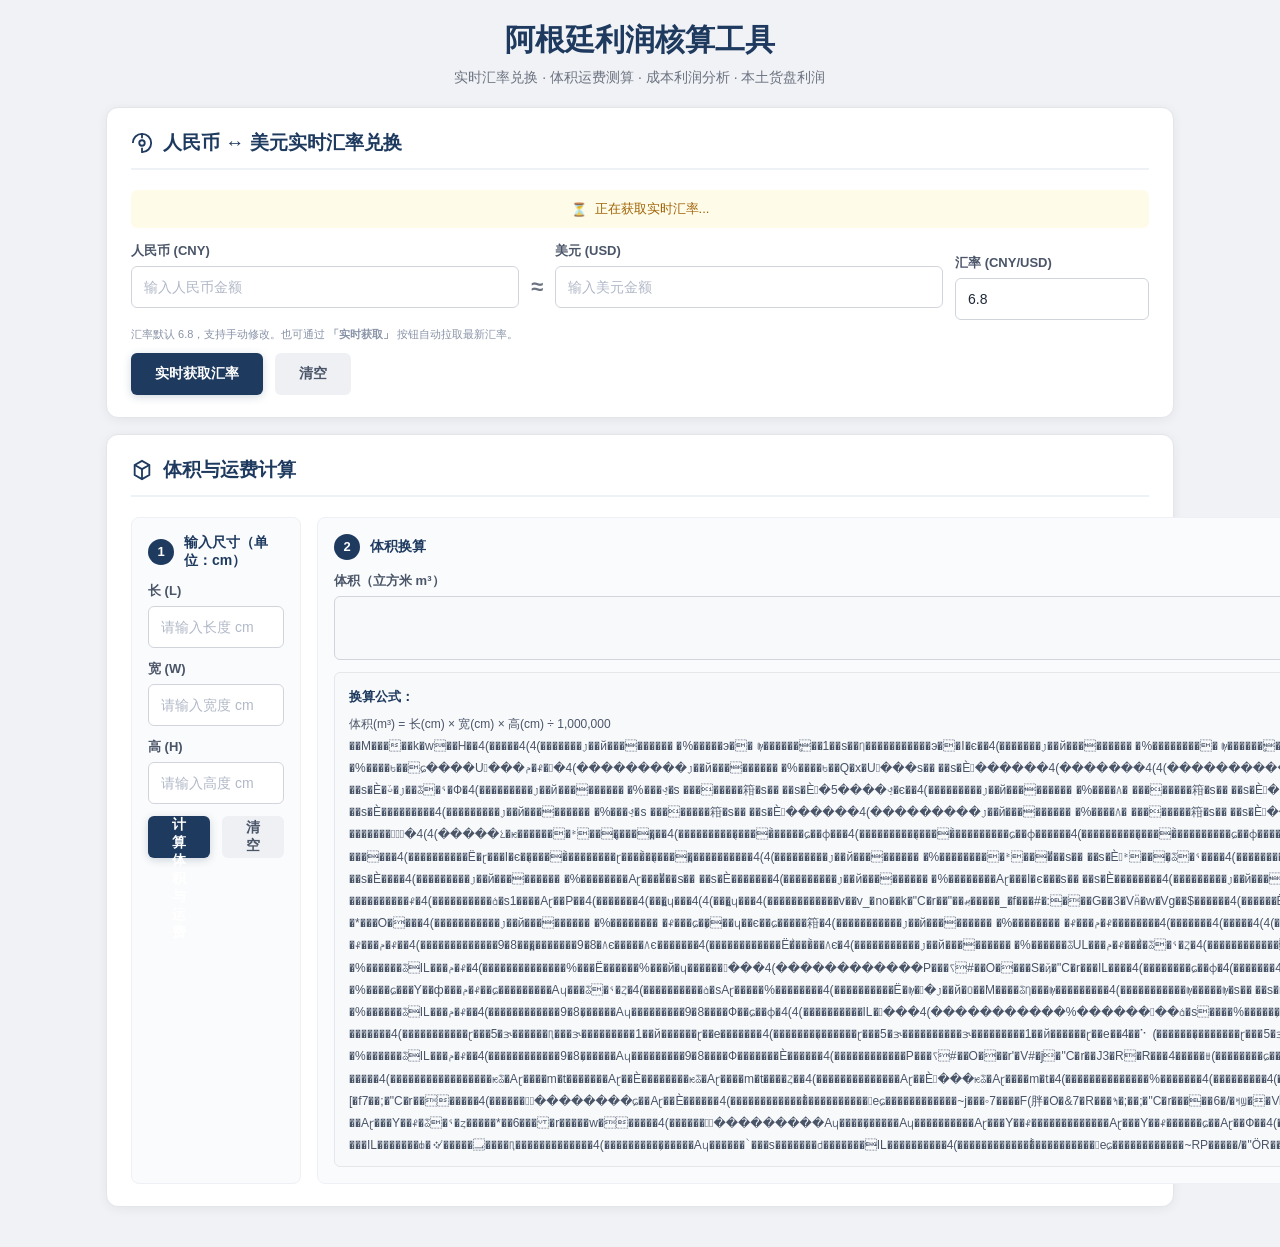
==== calculator.html @ aaf8c7f0 "Publish homepage logistics module and SKU imports" ====
<!DOCTYPE html>
<html lang="zh-CN">
<head>
  <meta charset="UTF-8" />
  <meta name="viewport" content="width=device-width, initial-scale=1.0" />
  <title>阿根廷利润核算工具</title>
  <style>
    :root {
      --primary: #1e3a5f;
      --primary-light: #2c5282;
      --accent: #2563eb;
      --bg: #f0f2f5;
      --card: #ffffff;
      --border: #e2e5ea;
      --text: #1f2937;
      --muted: #6b7280;
      --green: #3f9142;
      --green-soft: #f2faf2;
      --blue-soft: #eff6ff;
      --danger: #dc2626;
      --danger-soft: #fff1f2;
      --shadow: 0 2px 12px rgba(0, 0, 0, 0.06);
      --radius-lg: 12px;
      --radius-md: 8px;
      --radius-sm: 6px;
    }

    * { box-sizing: border-box; }
    body {
      margin: 0;
      background: var(--bg);
      color: var(--text);
      font-family: "Microsoft YaHei", "PingFang SC", "Noto Sans SC", Arial, sans-serif;
    }

    .page {
      max-width: 1100px;
      margin: 0 auto;
      padding: 20px 16px 24px;
    }

    .hero {
      text-align: center;
      margin-bottom: 20px;
    }

    .hero h1 {
      margin: 0 0 8px;
      font-size: 30px;
      font-weight: 700;
      color: var(--primary);
    }

    .hero p {
      margin: 0;
      color: var(--muted);
      font-size: 14px;
    }

    .panel {
      background: var(--card);
      border: 1px solid var(--border);
      border-radius: var(--radius-lg);
      box-shadow: var(--shadow);
      padding: 22px 24px;
      margin-bottom: 16px;
    }

    .section-title {
      display: flex;
      align-items: center;
      gap: 10px;
      margin: 0 0 20px;
      padding-bottom: 12px;
      border-bottom: 2px solid #eef2f7;
      font-size: 19px;
      font-weight: 700;
      color: var(--primary);
    }

    .section-title svg { flex: 0 0 auto; }

    .section-title .subtitle {
      font-size: 13px;
      color: var(--muted);
      font-weight: 400;
      margin-left: 6px;
    }

    .grid-3 {
      display: grid;
      grid-template-columns: 1.05fr 1fr 1.05fr;
      gap: 16px;
      align-items: stretch;
    }

    .grid-2 {
      display: grid;
      grid-template-columns: 1fr 1fr;
      gap: 16px;
      align-items: start;
    }

    .grid-6 {
      display: grid;
      grid-template-columns: 1fr 1fr 1fr 0.85fr 0.85fr 0.85fr;
      gap: 14px;
      align-items: start;
    }

    .grid-2x2 {
      display: grid;
      grid-template-columns: 1fr 1fr;
      gap: 14px;
    }

    .subcard {
      border: 1px solid #eef0f5;
      border-radius: var(--radius-md);
      padding: 16px;
      background: #fafbfc;
    }

    .result-stack {
      display: grid;
      grid-template-rows: 1fr 1fr;
      gap: 14px;
    }

    .mini-card {
      border: 1px solid #eef0f5;
      border-radius: var(--radius-md);
      padding: 14px;
      background: #fafbfc;
      display: flex;
      flex-direction: column;
    }

    .step-head {
      display: flex;
      align-items: center;
      gap: 10px;
      font-weight: 700;
      font-size: 14px;
      color: var(--primary);
      margin-bottom: 12px;
    }

    .step-badge {
      width: 26px;
      height: 26px;
      border-radius: 50%;
      background: var(--primary);
      color: #fff;
      display: inline-flex;
      align-items: center;
      justify-content: center;
      font-size: 13px;
      font-weight: 700;
      flex: 0 0 auto;
    }

    .field-group { margin-bottom: 12px; }
    .field-group:last-child { margin-bottom: 0; }

    .label {
      display: block;
      font-size: 13px;
      color: #4a5568;
      font-weight: 600;
      margin-bottom: 6px;
    }

    input[type="number"], input[type="text"] {
      width: 100%;
      height: 42px;
      border: 1px solid #d1d5db;
      border-radius: var(--radius-sm);
      padding: 0 12px;
      font-size: 14px;
      color: var(--text);
      outline: none;
      background: #fff;
      transition: border-color 0.2s, box-shadow 0.2s;
    }

    input::placeholder { color: #b1b8c7; }
    input:focus {
      border-color: var(--accent);
      box-shadow: 0 0 0 3px rgba(37, 99, 235, 0.08);
    }

    input.readonly-result {
      background: #f8f9fb;
      text-align: center;
      font-weight: 700;
      color: var(--primary);
      font-size: 16px;
      border-color: #d1d5db;
    }

    .display-box {
      height: 64px;
      border: 1px solid #d1d5db;
      border-radius: var(--radius-sm);
      background: #f8f9fb;
      display: flex;
      align-items: center;
      justify-content: center;
      font-size: 18px;
      color: var(--primary);
      font-weight: 700;
      margin-bottom: 12px;
    }

    .formula-box {
      border: 1px solid #e5e7eb;
      border-radius: var(--radius-sm);
      background: #f8f9fb;
      color: #4a5568;
      padding: 12px 14px 10px;
      line-height: 1.85;
      font-size: 12px;
    }

    .formula-box strong {
      font-size: 13px;
      display: block;
      margin-bottom: 4px;
      color: var(--primary);
    }

    .result-value {
      height: 64px;
      border-radius: var(--radius-sm);
      border: 1px solid;
      display: flex;
      align-items: center;
      justify-content: center;
      font-size: 18px;
      font-weight: 700;
    }

    .green-box {
      background: var(--green-soft);
      border-color: #c6e6c8;
      color: var(--green);
    }

    .blue-box {
      background: var(--blue-soft);
      border-color: #bfd4f0;
      color: var(--accent);
    }

    .freight-row {
      display: flex;
      gap: 8px;
      align-items: center;
      margin-bottom: 8px;
    }

    .freight-row .field-group {
      flex: 1;
      margin-bottom: 0;
    }

    .freight-row .field-group.small {
      flex: 0.65;
    }

    .freight-row .field-group.tiny {
      flex: 0.7;
    }

    .freight-op {
      font-size: 18px;
      font-weight: 700;
      color: var(--muted);
      padding-top: 18px;
      flex: 0 0 auto;
    }

    .rate-group {
      display: flex;
      gap: 12px;
      align-items: flex-end;
    }

    .rate-group .field-group { flex: 1; }

    .rate-equal {
      display: flex;
      align-items: center;
      justify-content: center;
      font-size: 22px;
      font-weight: 700;
      color: var(--muted);
      padding-bottom: 20px;
      flex: 0 0 auto;
    }

    .actions {
      display: flex;
      gap: 12px;
      margin-top: 10px;
    }

    .btn {
      border: none;
      border-radius: var(--radius-sm);
      height: 42px;
      padding: 0 24px;
      font-size: 14px;
      font-weight: 700;
      cursor: pointer;
      transition: all 0.15s ease;
    }

    .btn:active { transform: translateY(1px); }

    .btn-primary {
      background: var(--primary);
      color: #fff;
      box-shadow: 0 2px 8px rgba(30, 58, 95, 0.2);
    }

    .btn-primary:hover { background: var(--primary-light); }

    .btn-light {
      background: #eef0f4;
      color: #4a5568;
    }

    .btn-light:hover { background: #e2e5ea; }

    .btn-block {
      display: block;
      width: 100%;
    }

    .note {
      margin-top: 6px;
      font-size: 11px;
      color: #8893a7;
      line-height: 1.5;
    }

    .small-result {
      height: 42px;
      border-radius: var(--radius-sm);
      border: 1px solid #d1d5db;
      background: #f8f9fb;
      color: var(--primary);
      display: flex;
      align-items: center;
      justify-content: center;
      font-size: 15px;
      font-weight: 700;
    }

    .gray-result {
      border-color: #d1d5db;
      background: #f3f4f6;
      color: #6b7280;
    }

    .blue-result {
      border-color: #bfd4f0;
      background: var(--blue-soft);
      color: var(--accent);
    }

    .green-result {
      border-color: #c6e6c8;
      background: var(--green-soft);
      color: var(--green);
    }

    .low-profit {
      color: var(--danger) !important;
      background: var(--danger-soft) !important;
      border-color: #fecdd3 !important;
    }

    .profit-high { color: var(--green); }
    .profit-low { color: var(--danger); }

    .analysis-box {
      border-radius: var(--radius-md);
      padding: 18px;
      margin-top: 18px;
      border: 1px solid #d1d5db;
      background: #f8f9fb;
    }

    .analysis-box .analysis-title {
      font-size: 15px;
      margin-bottom: 10px;
      color: var(--primary);
      font-weight: 700;
      display: flex;
      align-items: center;
      gap: 8px;
    }

    .analysis-box .analysis-content {
      font-size: 14px;
      line-height: 1.7;
      color: var(--text);
    }

    .analysis-box .analysis-content p { margin-bottom: 6px; }

    .highlight {
      background: #fef3c7;
      padding: 1px 5px;
      border-radius: 3px;
      font-weight: 600;
    }

    .recommended { color: var(--green); font-weight: 700; }
    .not-recommended { color: var(--danger); font-weight: 700; }

    .loading {
      text-align: center;
      padding: 10px;
      background: #fefce8;
      border-radius: var(--radius-sm);
      color: #a16207;
      margin: 0 0 14px;
      font-weight: 500;
      display: flex;
      align-items: center;
      justify-content: center;
      gap: 8px;
      font-size: 13px;
    }

    .loading .spin {
      display: inline-block;
      animation: spin 1.5s linear infinite;
    }

    .footer {
      text-align: center;
      color: #9aa1b1;
      font-size: 12px;
      margin-top: 12px;
    }

    @keyframes spin {
      0% { transform: rotate(0deg); }
      100% { transform: rotate(360deg); }
    }

    @media (max-width: 1100px) {
      .grid-3, .grid-6 { grid-template-columns: 1fr; }
      .result-stack { grid-template-rows: none; grid-template-columns: 1fr 1fr; }
    }

    @media (max-width: 640px) {
      .page { padding: 10px; }
      .hero h1 { font-size: 24px; }
      .panel { padding: 14px; }
      .result-stack { grid-template-columns: 1fr; }
      .grid-2, .grid-2x2 { grid-template-columns: 1fr; }
      .actions { flex-wrap: wrap; }
      .btn { width: 100%; }
      .rate-group { flex-direction: column; align-items: stretch; }
      .rate-equal { padding-bottom: 0; }
      .freight-row { flex-direction: column; }
      .freight-op { padding-top: 0; }
    }
  </style>
</head>
<body>
  <div class="page">
    <div class="hero">
      <h1>阿根廷利润核算工具</h1>
      <p>实时汇率兑换 · 体积运费测算 · 成本利润分析 · 本土货盘利润</p>
    </div>

    <!-- ============ 板块一：人民币 ↔ 美元实时汇率兑换 ============ -->
    <section class="panel">
      <div class="section-title">
        <svg width="22" height="22" viewBox="0 0 24 24" fill="none" xmlns="http://www.w3.org/2000/svg" aria-hidden="true">
          <path d="M2 12C2 6.48 6.48 2 12 2C17.52 2 22 6.48 22 12C22 17.52 17.52 22 12 22" stroke="currentColor" stroke-width="2"/>
          <path d="M12 2V6" stroke="currentColor" stroke-width="2" stroke-linecap="round"/>
          <path d="M12 22V18" stroke="currentColor" stroke-width="2" stroke-linecap="round"/>
          <circle cx="12" cy="12" r="3" stroke="currentColor" stroke-width="2"/>
        </svg>
        <span>人民币 ↔ 美元实时汇率兑换</span>
      </div>
      <div class="loading" id="fxLoading">
        <span class="spin">⏳</span> 正在获取实时汇率...
      </div>
      <div class="rate-group">
        <div class="field-group">
          <label class="label" for="rmbAmount">人民币 (CNY)</label>
          <input type="number" id="rmbAmount" placeholder="输入人民币金额" min="0" step="0.01" oninput="convertRmbToUsd()">
        </div>
        <div class="rate-equal">≈</div>
        <div class="field-group">
          <label class="label" for="usdAmount">美元 (USD)</label>
          <input type="number" id="usdAmount" placeholder="输入美元金额" min="0" step="0.01" oninput="convertUsdToRmb()">
        </div>
        <div class="field-group" style="flex:0.5;">
          <label class="label" for="fxRate">汇率 (CNY/USD)</label>
          <input type="number" id="fxRate" value="6.8" step="0.0001" oninput="convertRmbToUsd()">
        </div>
      </div>
      <div class="note">汇率默认 6.8，支持手动修改。也可通过 <b>「实时获取」</b> 按钮自动拉取最新汇率。</div>
      <div class="actions">
        <button class="btn btn-primary" id="fetchFxBtn">实时获取汇率</button>
        <button class="btn btn-light" id="clearFxBtn">清空</button>
      </div>
    </section>

    <!-- ============ 板块二：体积与运费计算 ============ -->
    <section class="panel">
      <div class="section-title">
        <svg width="22" height="22" viewBox="0 0 24 24" fill="none" xmlns="http://www.w3.org/2000/svg" aria-hidden="true">
          <path d="M12 2L20 6.5V17.5L12 22L4 17.5V6.5L12 2Z" stroke="currentColor" stroke-width="2"/>
          <path d="M4 6.5L12 11L20 6.5" stroke="currentColor" stroke-width="2"/>
          <path d="M12 11V22" stroke="currentColor" stroke-width="2"/>
        </svg>
        <span>体积与运费计算</span>
      </div>

      <div class="grid-3">
        <div class="subcard">
          <div class="step-head"><span class="step-badge">1</span> 输入尺寸（单位：cm）</div>
          <div class="field-group">
            <label class="label" for="length">长 (L)</label>
            <input type="number" id="length" placeholder="请输入长度 cm" min="0" step="any">
          </div>
          <div class="field-group">
            <label class="label" for="width">宽 (W)</label>
            <input type="number" id="width" placeholder="请输入宽度 cm" min="0" step="any">
          </div>
          <div class="field-group">
            <label class="label" for="height">高 (H)</label>
            <input type="number" id="height" placeholder="请输入高度 cm" min="0" step="any">
          </div>
          <div class="actions">
            <button class="btn btn-primary" id="calcVolumeBtn">计算体积与运费</button>
            <button class="btn btn-light" id="clearVolumeBtn">清空</button>
          </div>
        </div>

        <div class="subcard">
          <div class="step-head"><span class="step-badge">2</span> 体积换算</div>
          <div class="label">体积（立方米 m³）</div>
          <div class="display-box" id="volumeDisplay">0.0000</div>
          <div class="formula-box">
            <strong>换算公式：</strong>
            <div>体积(m³) = 长(cm) × 宽(cm) × 高(cm) ÷ 1,000,000</div>
            <div>��M�����k�w��H��4(�����4(4(�������յ��й���������	�%�����э��	Ѹ������ٕ��1��ѕ��Ƞ�����������э��I�є��4(�������յ��й���������	�%���������	Ѹ������ٕ��1��ѕ��Ƞ����������������4(�������յ��й���������	�%�����I�є������ٕ��1��ѕ��Ƞ�����Ј��������쁍��ٕ��I��Q�U͐������4(4(������������v��v_��'��k��;��"C�r����\������4(�����չ�ѥ�������Eե����Р���4(����������Ё��ɍ��͔��մ����յ��й���������	�%����ե��A�ɍ��͕U͐���م�Ք��4(����������Ё�ɕ���Ѐ�մ����յ��й���������	�%����ե��ɕ����U͐���م�Ք��4(����������Ёѽх�����ɍ��͔����ɕ�����4(���������յ��й���������	�%����ե��Q�х�U͐���ѕ����ѕ�Ѐ􁙵�5����ѽх���4(�����4(4(�������յ��й���������	�%��������Eե�����	Ѹ������ٕ��1��ѕ��Ƞ����������������4(���������յ��й���������	�%����ե��A�ɍ��͕U͐���م�Ք�􀈈�4(���������յ��й���������	�%����ե��ɕ����U͐���م�Ք�􀈈�4(���������յ��й���������	�%����ե��Q�х�U͐���ѕ����ѕ�Ѐ􀈐������4(�������4(4(������������v��v_��3��k��O�����;��C��確���\������4(�����չ�ѥ�������ձ�ѕY��յ�����4(����������Ё���մ����յ��й���������	�%�������Ѡ���م�Ք��4(����������Ё܀�մ����յ��й���������	�%���ݥ�Ѡ���م�Ք��4(����������Ё���մ����յ��й���������	�%��������Ј��م�Ք��4(����������Ёݡ�ѕI�є��մ����յ��й���������	�%���ݡ�ѕI�є���م�Ք���������4(����������Ё�Ʌ�I�є��մ����յ��й���������	�%����Ʌ�I�є���م�Ք����������4(����������Ёݡ�ѕE���մ����յ��й���������	�%���ݡ�ѕE�䈤�م�Ք�������4(����������Ё�Ʌ�E���մ����յ��й���������	�%����Ʌ�E�䈤�م�Ք�������4(����������Ёٽ�յ��􁰀�������܀��������������������܀������������������4(����������Ёݡ�є��ٽ�յ����ݡ�ѕI�є�4(����������Ё�Ʌ��ٽ�յ�����Ʌ�I�є�4(4(���������յ��й���������	�%���ٽ�յ������䈤�ѕ����ѕ�Ѐ�ٽ�յ��ѽ�ᕐ�Ф�4(���������յ��й���������	�%���ݡ�ѕ��������䈤�ѕ����ѕ�Ѐ􁙵�5����ݡ�є��4(���������յ��й���������	�%����Ʌ���������䈤�ѕ����ѕ�Ѐ􁙵�5���䡝Ʌ��4(���������յ��й���������	�%���ݡ�ѕ��������䈤�ѕ����ѕ�Ѐ􁙵�5����ݡ�ѕE��������ݡ�є���ݡ�ѕE������4(���������յ��й���������	�%����Ʌ���������䈤�ѕ����ѕ�Ѐ􁙵�5���䡝Ʌ�E���������Ʌ䀼��Ʌ�E������4(�����4(4(�����չ�ѥ��������Y��յ�����4(���������յ��й���������	�%�������Ѡ���م�Ք�􀈈�4(���������յ��й���������	�%���ݥ�Ѡ���م�Ք�􀈈�4(���������յ��й���������	�%��������Ј��م�Ք�􀈈�4(���������յ��й���������	�%���ݡ�ѕI�є���م�Ք�������4(���������յ��й���������	�%����Ʌ�I�є���م�Ք��������4(���������յ��й���������	�%���ݡ�ѕE�䈤�م�Ք��Ĉ�4(���������յ��й���������	�%����Ʌ�E�䈤�م�Ք��Ĉ�4(���������յ��й���������	�%���ٽ�յ������䈤�ѕ����ѕ�Ѐ���������4(���������յ��й���������	�%���ݡ�ѕ��������䈤�ѕ����ѕ�Ѐ􀈐������4(���������յ��й���������	�%����Ʌ���������䈤�ѕ����ѕ�Ѐ􀈐������4(���������յ��й���������	�%���ݡ�ѕ��������䈤�ѕ����ѕ�Ѐ􀈐������4(���������յ��й���������	�%����Ʌ���������䈤�ѕ����ѕ�Ѐ􀈐������4(�����4(4(�������յ��й���������	�%�������Y��յ�	Ѹ������ٕ��1��ѕ��Ƞ�������������ձ�ѕY��յ���4(�������յ��й���������	�%��������Y��յ�	Ѹ������ٕ��1��ѕ��Ƞ��������������Y��յ���4(����l�����Ѡ����ݥ�Ѡ���������Ј���ݡ�ѕI�є�����Ʌ�I�є����ݡ�ѕE�䈰���Ʌ�E��t���������������4(���������յ��й���������	�%���������ٕ��1��ѕ��Ƞ�����Ј������ձ�ѕY��յ���4(�������4(4(������������v��v_��S��k�r��r�ҟ�nc�"��ڛ�����\������4(������Ё�����=ѡ�����5��Յ����������􁙅�͔�4(4(�����չ�ѥ�������ᕑ���̡ͅ����̤��4(����������ͅ����̀�����ɕ��ɸ���4(����������ͅ����̀���������ɕ��ɸ������4(����������ͅ����̀���������ɕ��ɸ������4(����������ͅ����̀���������ɕ��ɸ������4(������ɕ��ɸ������4(�����4(4(�����չ�ѥ�������ձ�ѕ1����Aɽ��Р���4(����������Ёͅ����̀�մ����յ��й���������	�%��������M�����̈��م�Ք��4(����������Ё��ɍ��͕�̀�մ����յ��й���������	�%��������A�ɍ��͕�̈��م�Ք��4(����������Ё��ᕑ���̀􁝕��ᕑ���̡ͅ����̤�4(����������Ё����ձ�=ѡ������̀�ͅ����̀�������ͅ����̀�����Ȁ����ᕑ���̤����4(4(����������������=ѡ�����5��Յ������������4(�����������յ��й���������	�%��������=ѡ������̈��م�Ք�􁑕��ձ�=ѡ������̀������ձ�=ѡ������̹ѽ�ᕐ�Ȥ�耈��4(�������4(4(����������Ё�ѡ������̀�մ����յ��й���������	�%��������=ѡ������̈��م�Ք��4(����������Ё�ɽ����̀�ͅ����̀����ɍ��͕�̀���ѡ��������4(����������Ё�ɽ���I�є��ͅ����̀��������ɽ����̀��ͅ����̤����������4(4(���������յ��й���������	�%���������ᕑ���̈��ѕ����ѕ�Ѐ􁙥ᕑ���̹ѽ�ᕐ����4(���������յ��й���������	�%��������Aɽ����̈��ѕ����ѕ�Ѐ��ɽ����̹ѽ�ᕐ�Ȥ�4(���������յ��й���������	�%��������Aɽ���I�є���ѕ����ѕ�Ѐ􁙵�A�С�ɽ���I�є��4(4(����������ЁɅѕ��􁑽�յ��й���������	�%��������Aɽ���I�є���4(����������ͅ����̀��������ɽ���I�є��������4(��������Ʌѕ�������1��й�������ܵ�ɽ��Ј��4(������􁕱͔��4(��������Ʌѕ�������1��йɕ��ٔ����ܵ�ɽ��Ј��4(�������4(�����4(4(�����չ�ѥ��������1����Aɽ��Р���4(���������յ��й���������	�%��������M�����̈��م�Ք�􀈈�4(���������յ��й���������	�%��������A�ɍ��͕�̈��م�Ք�􀈈�4(���������յ��й���������	�%��������=ѡ������̈��م�Ք�􀈈�4(�����������=ѡ�����5��Յ����������􁙅�͔�4(���������յ��й���������	�%���������ᕑ���̈��ѕ����ѕ�Ѐ����4(���������յ��й���������	�%��������Aɽ����̈��ѕ����ѕ�Ѐ�������4(���������յ��й���������	�%��������Aɽ���I�є���ѕ����ѕ�Ѐ��������4(���������յ��й���������	�%��������Aɽ���I�є��������1��йɕ��ٔ����ܵ�ɽ��Ј��4(�����4(4(�������յ��й���������	�%�������1����Aɽ���	Ѹ������ٕ��1��ѕ��Ƞ�������������ձ�ѕ1����Aɽ��Ф�4(�������յ��й���������	�%��������1����Aɽ���	Ѹ������ٕ��1��ѕ��Ƞ��������������1����Aɽ��Ф�4(����l������M�����̈��������A�ɍ��͕�̉t���������������4(���������յ��й���������	�%���������ٕ��1��ѕ��Ƞ�����Ј������ձ�ѕ1����Aɽ��Ф�4(�������4(�������յ��й���������	�%��������=ѡ������̈�����ٕ��1��ѕ��Ƞ�����Ј���������4(�����������=ѡ�����5��Յ�������������Ք�4(����������ձ�ѕ1����Aɽ��Р��4(�������4(���͍ɥ���4(4(���͍ɥ���4(������������v��v_�no��k�"C�r��"��ڛ�����_�f���#�:���G��3�VӒ�w�Vg��$������4(������Ё����IL����4(������Ёɕ���������Aɥ������4(������Ё�����%���������4(������Ё�ɽ���5�ɝ������4(4(������幌��չ�ѥ�����э������	�Ք����4(����������4(������������Ё��ɰ�􁹕܁�������ɽ���Ƞ��4(��������͕�Q�����Р��������ɰ�����Р���������4(������������Ёɕ����͔��݅�Ё��э��������輽����Ʌ��������Ľ����ɕ̽��Ք����ͥ����聍�ɰ�ͥ��������4(������������Ё��ф��݅�Ёɕ����͔��ͽ����4(��������������ф������ф�ٕ�ф���4(�������������յ��й���������	�%��������	�Ք���م�Ք�􁑅ф�ٕ�ф�ѽ�ᕐ�Ȥ�4(�������������յ��й���������	�%���������������屔��������􀉹�����4(���������4(������􁍅э�����ɽȤ��4(�����������ͽ�����ɽȠ��ɽȁ�����ѕ��ȁ����ͱ��舰���ɽȤ�4(�����������յ��й���������	�%������������������!Q50�􀟊j���<����:�:ߖ>[��Ǣҗ��3�>��&/�*���O����4(�����������յ��й���������	�%��������	�Ք���ɕ��ٕ��ɥ��є��ɕ�����䈤�4(�����������յ��й���������	�%��������	�Ք���م�Ք��������4(�������4(�����4(4(�����չ�ѥ�������ѕɽ�����Ƞ���4(����������Ё�͐�����͕���С���յ��й���������	�%������ѽUL���م�Ք��4(����������ЁɅє�����͕���С���յ��й���������	�%��������	�Ք���م�Ք��4(�������������9�8��͐��������9�8�Ʌє������͐�������4(������������Ё��̀��͐���Ʌє�4(�����������յ��й���������	�%������ѽIL���م�Ք���̹ѽ�ᕐ�Ȥ�4(������������IL�����4(������􁕱͔��������9�8��͐������͐��������4(�����������յ��й���������	�%������ѽIL���م�Ք�􀈈�4(������������IL����4(�������4(�����4(4(�����չ�ѥ�������ѕɽ�A�ͼ����4(����������Ё��̀����͕���С���յ��й���������	�%������ѽIL���م�Ք��4(����������ЁɅє�����͕���С���յ��й���������	�%��������	�Ք���م�Ք��4(�������������9�8���̤�������9�8�Ʌє�����Ʌє�������4(������������Ё�͐���̀��Ʌє�4(�����������յ��й���������	�%������ѽUL���م�Ք���͐�ѽ�ᕐ�Ȥ�4(������������IL�����4(������􁕱͔��������9�8���̤������̀�������4(�����������յ��й���������	�%������ѽUL���م�Ք�􀈈�4(������������IL����4(�������4(�����4(4(�����չ�ѥ�������ձ�ѕI����������Aɥ������4(����������Ё���%���Ѐ􁑽�յ��й���������	�%������ѽIL���م�Ք�4(��������������%���Ё������%���й�ɥ������􀈈���4(������������Р���ߖ#��O����S�ҋ�"C�r���IL����4(��������ɕ��ɸ�4(�������4(����������IL�����͕���С���%���Ф�4(������������9�8�����IL���������IL�������4(������������Р���ߢ�O���r'�V#�j��S�ҋ�"C�r����VÖ���������4(��������ɕ��ɸ�4(�������4(��������Ё��ᕑ������4(��������������IL������и�Ȥ��4(����������ᕑ������ĸ���4(������􁕱͔���������IL��������Ԥ��4(����������ᕑ���������4(������􁕱͔���������IL�������ȸ�ؤ��4(����������ᕑ�������̸��4(������􁕱͔��4(����������ᕑ���������4(�������4(����������Ё��������ѽȀ����������4(��������Ё����ձ�ѕ�Aɥ���􀡍���IL�����ᕑ��������������ѽ��4(��������������ձ�ѕ�Aɥ������������ձ�ѕ�Aɥ������4(��������������IL�������������ձ�ѕ�Aɥ��������������ձ�ѕ�Aɥ��������4(������ɕ���������Aɥ���􁍅��ձ�ѕ�Aɥ���4(���������յ��й���������	�%����ɕ���Y��ф���م�Ք��ɕ���������Aɥ���ѽ�ᕐ�Ȥ�4(����������ձ�ѕAɽ�����%��������4(����������Ё�Ѹ�􁑽�յ��й�Օ��M����ѽȠ���Ѹ���������4(�����������Ѹ�����Ѹ�ѕ����ѕ�й����Ց�̠������_�:��6C��ߚ�������4(������������Ё�ɥ�����Q��Ѐ�Ѹ������!Q50�4(���������Ѹ������!Q50�􀋊r�����z/��˖�S�R���%L���4(��������͕�Q�����Р������쁉Ѹ������!Q50��ɥ�����Q�������������4(�������4(�����4(4(�����չ�ѥ�������ձ�ѕ����%�������ɥ�����4(��������Ё��ᕑ���4(�����������ɥ�������������4(����������ᕑ���������4(������􁕱͔������ɥ�������������4(����������ᕑ���������4(������􁕱͔������ɥ�������������4(����������ᕑ���������4(������􁕱͔��4(����������ᕑ���������4(�������4(������ɕ��ɸ��ɥ��������������ᕑ���4(�����4(4(�����չ�ѥ�������ձ�ѕAɽ�����%���������4(����������Ё͕�����Aɥ�������͕���С���յ��й���������	�%����ɕ���Y��ф���م�Ք��4(����������Ё���Ѐ����͕���С���յ��й���������	�%������ѽIL���م�Ք��4(������������9�8�͕�����Aɥ���������9�8����Ф��ɕ��ɸ�4(4(����������IL�􁍽���4(�����������%������􁍅��ձ�ѕ����%������͕�����Aɥ����4(����������͕�����Aɥ���������4(���������ɽ���5�ɝ���􀠡�����%������������IL����͕�����Aɥ����������4(������􁕱͔��4(���������ɽ���5�ɝ������4(�������4(���������յ��й���������	�%��������%��������ѕ����ѕ�Ѐ􁙥���%������ѽ�ᕐ�Ȥ�4(���������յ��й���������	�%����ɽ���5�ɝ�����ѕ����ѕ�Ѐ��ɽ���5�ɝ���ѽ�ᕐ�Ȥ�������4(4(����������Ё��ɝ����􁑽�յ��й���������	�%����ɽ���5�ɝ�����4(��������ɝ���������9�����͵����ɕ�ձЈ�4(��������ɝ������屔������Ѐ�������4(��������ɝ������屔�����M�销�������4(�����������ɽ���5�ɝ������Ԥ���ɝ���������1��й������ɽ��е�������4(��������͔������ɽ���5�ɝ����������ɝ���������1��й������ɽ��е��܈��4(��������͔������ɽ���5�ɝ�����������ɝ���������1��й������ɽ��е��܈��4(�����4(4(�����չ�ѥ�������������ѥѽ�Aɥ��������4(����������Ё͕�����Aɥ�������͕���С���յ��й���������	�%����ɕ���Y��ф���م�Ք��4(����������Ё���Ѐ����͕���С���յ��й���������	�%������ѽIL���م�Ք��4(������������9�8�͕�����Aɥ���������9�8����Ф�������Ѐ������4(������������Р���ߖ#��O���r'�V#�j�"C�r��J3�R�R���ߚ�����4(��������ɕ��ɸ�4(�������4(����������IL�􁍽���4(����������Ё���ɕ��Aɽ��Ѐ��ɽ���5�ɝ���4(����������Ё�����ѥѽ�Aɥ��̀�l4(��������͕�����Aɥ��������԰4(��������͕�����Aɥ��������Ȱ4(��������͕�����Aɥ���4(��������͕�����Aɥ�����ĸ��4(��������͕�����Aɥ�����ĸ��4(������t����������5�Ѡ����������Ѐ��������4(����������Ё�����ѥѽ�Aɽ���̀􁍽���ѥѽ�Aɥ��̹�����ɥ�������4(������������Ё�������􁍅��ձ�ѕ����%�������ɥ����4(��������ɕ��ɸ����������������IL�����ɥ����������4(���������4(��������Ё����%��������4(��������Ё����Aɽ��Ѐ�%��������4(��������Ȁ���Ё����쁤��������ѥѽ�Aɽ���̹����Ѡ쁤�����4(�����������������ѥѽ�Aɽ����m�t�������Aɽ��Ѐ��������ѥѽ�Aɽ����m�t����Ȥ��4(��������������Aɽ��Ѐ􁍽���ѥѽ�Aɽ����m�t�4(��������������%�������4(���������4(�������4(����������Ё����Aɥ���􁍽���ѥѽ�Aɥ���m����%����t�4(����������Ё����Aɽ���Y��Ք�􁍽���ѥѽ�Aɽ����m����%����t�4(��������Ё�����ͥ̀�4(������������~N(����ɽ�����O�&7��ߚ������ɽ���������������􉡥������Ј���͕�����Aɥ���ѽ�ᕐ�ȥ�IL���������4(������������~J�����ɽ�����O�&7��o�"��:����ɽ�������������������ɕ��Aɽ��Ѐ���Ȁ���ɕ�����������耝��еɕ����������������ɕ��Aɽ��йѽ�ᕐ�ȥ�����������4(������������~>߾�<����ɽ������r�>��2�^�����ɽ�����졍����ѥѽ�Aɥ���l�t����ؤ�ѽ�ᕐ�ȥ􀴀�졍����ѥѽ�Aɥ���l�t�ĸ�Ф�ѽ�ᕐ�ȥ�IL���4(��������4(�������������ɕ��Aɽ��Ѐ�����������ɕ��Aɽ��Ѐ������4(�������������ͥ̀����������􉹽еɕ������������j���<����ɽ�����o�"��:�?��8���ɽ�����3��뢺���C�R��ZÖ�k��ߚ���z,��
���+�Z�Nw�&˚2'�J����c�2[�R���߾�3�"[�f7��;�"C�r�������4(������􁕱͔��������ɕ��Aɽ��Ѐ������4(�������������ͥ̀����������􉹽еɕ������������~j���◦7����F(胖�O�&7�R���ߒ�;��;�"C�r�����ߞ�/�6Ϣ��VӖR���ߦ�c��;�"C�r�������4(������􁕱͔��������ɕ��Aɽ��Ѐ�������4(�������������ͥ̀�����������ɕ������������r����ɽ����"��ڛ�:�v{����������ɽ�����3�ߚr'��ߚ��"c�b˖�����*o��3�>���fG��?�����R�>C�6�R�?������4(������􁕱͔��4(�������������ͥ̀�����������ɕ������������rS��<���o�"��:����;�B#�B�2�^Ӿ�3��{��'�*o�&����������4(�������4(��������������Aɥ�����͕�����Aɥ����������Aɽ���Y��Ք�������������Aɽ���Y��Ք������ɕ��Aɽ��Ф��4(�������������ͥ̀������~:�����ɽ�����{��'��[�V�����ɽ�����>���w��W�f7��ߢ̀�����������􉡥������Ј��퉕��Aɥ���ѽ�ᕐ�ȥ�IL������������Ú�o�"��:��퉕��Aɽ���Y��Ք�ѽ�ᕐ�ȥ�����*��6����r�����w������4(������􁕱͔���������Aɥ�����͕�����Aɥ����������Aɽ���Y��Ք�������������Aɽ���Y��Ք������ɕ��Aɽ��Ф��4(�������������ͥ̀������~N ����ɽ����>C��ߞ��^�����ɽ�����>���/��W�>C�6�̀�����������􉡥������Ј��퉕��Aɥ���ѽ�ᕐ�ȥ�IL����������o�"��:��퉕��Aɽ���Y��Ք�ѽ�ᕐ�ȥ�����3�"��ڛ�nӒ�c������4(������􁕱͔���������Aɽ���Y��Ք������ɕ��Aɽ��Ѐ������ɕ��Aɽ��Ѐ�������4(�������������ͥ̀������~>���O�&7��k��ߖ�˞�?�v{���ߚr'��c�*���3��w�2�:Úr'��ߚ���ے�c�2[��o��S�N�������4(������􁕱͔��4(�������������ͥ̀������~J����뢺���O�B#�Z�%O��k��ߚ���z/�7�Zâ����_�R���߾�3�:ߖ>[�B�ϖ"��ڛ������4(�������4(����������Ё�՝���ѕ��􀡍���IL��������IL������и�Ȁ����ĸ�Ԁ聍���IL��������Ԁ�����Ԁ聍���IL�������ȸ�؀�����̸܀����Ԥ�������������4(����������͕�����Aɥ������՝���ѕ�������Ԁ�������IL����������4(�������������ͥ̀����������􉹽еɕ������������~RP�����/�"ÖR���ߚb;�b���;��;�����:��6C����z/�R���܀��& ����՝���ѕ��ѽ�ᕐ�ȥ�IL���3�>�����c�r��"��ڛ����Ǧ�;�f�������4(�������4(���������յ��й�Օ��M����ѽȠ�������̵ͥ����������̵ͥ���ѕ�Ј�������!Q50�􁅹���ͥ��4(�����4(4(����ݥ���ܹ��������չ�ѥ������4(��������э������	�Ք���4(��������э��I�є���4(����������IL����4(����������ձ�ѕAɽ�����%��������4(����������ձ�ѕY��յ����4(����������Eե����Р��4(����������ձ�ѕ1����Aɽ��Р��4(������4(���͍ɥ���4(𽉽���4(�ѵ�
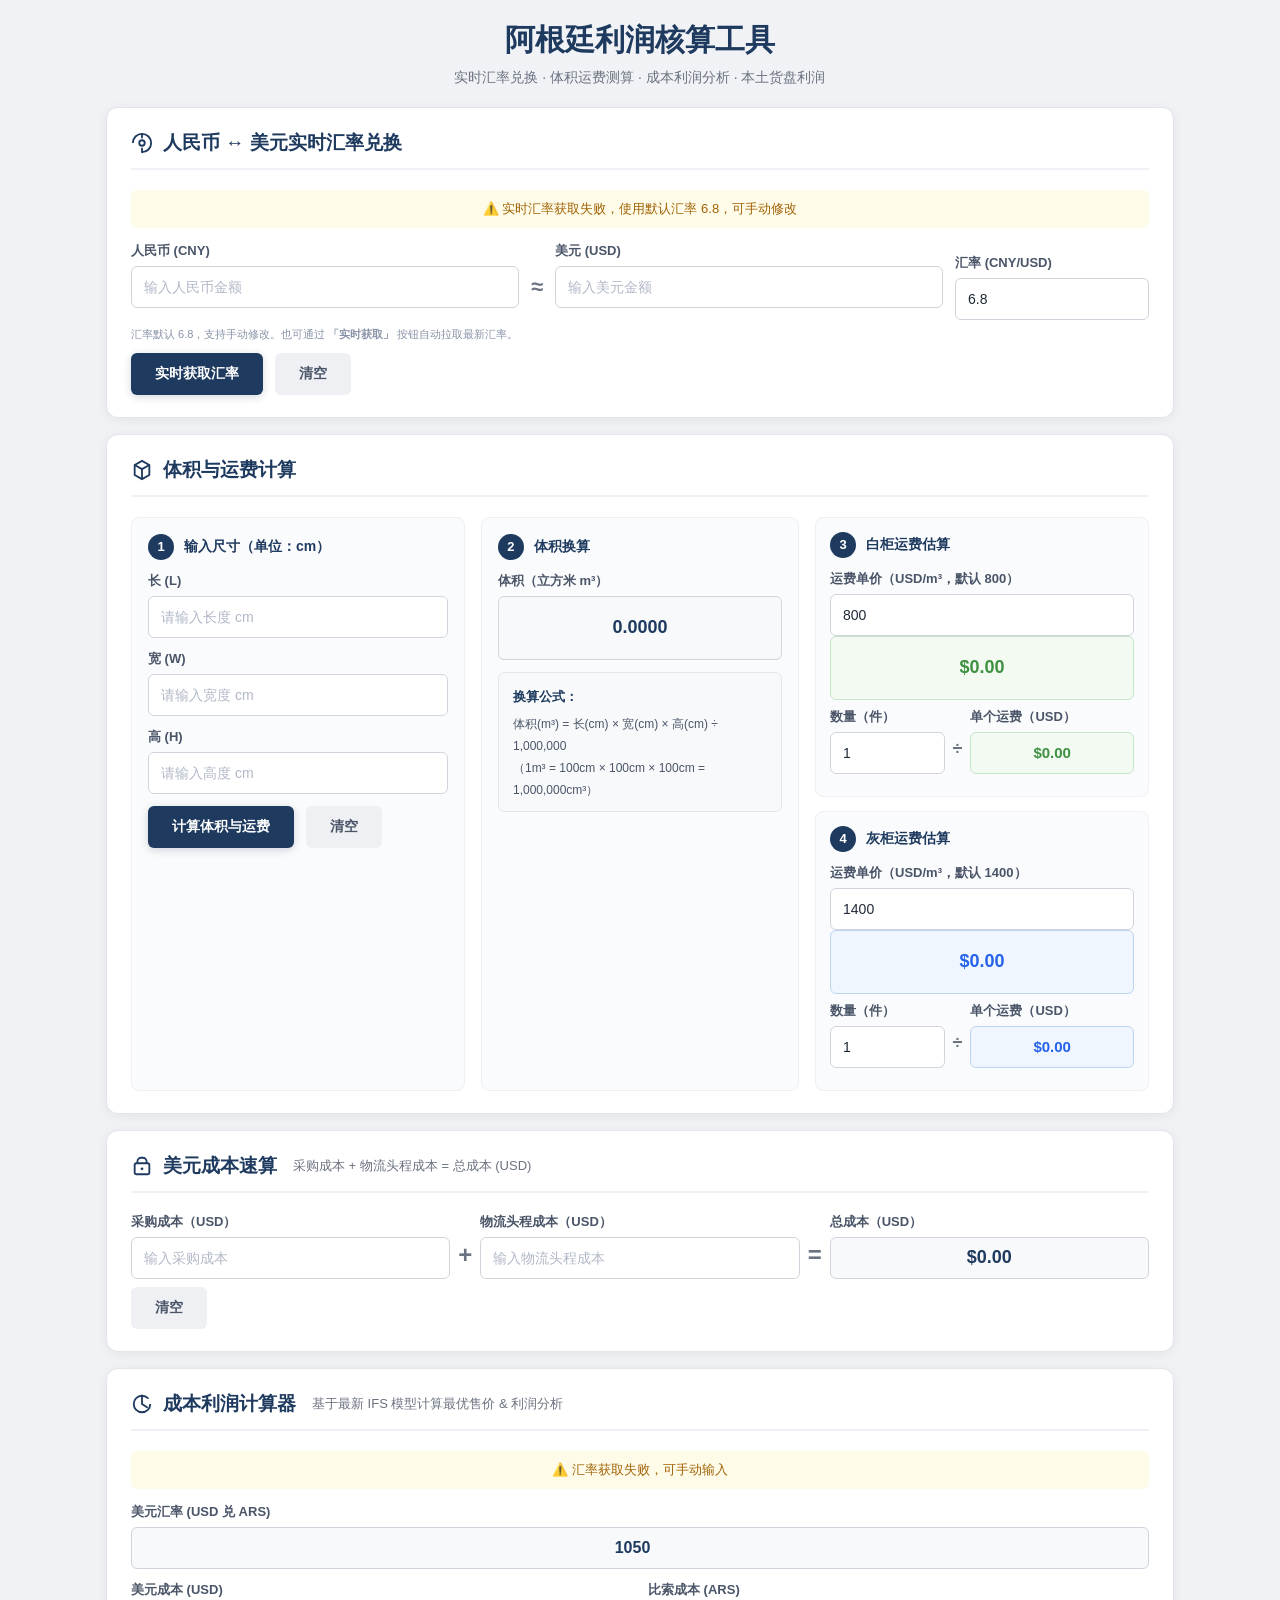
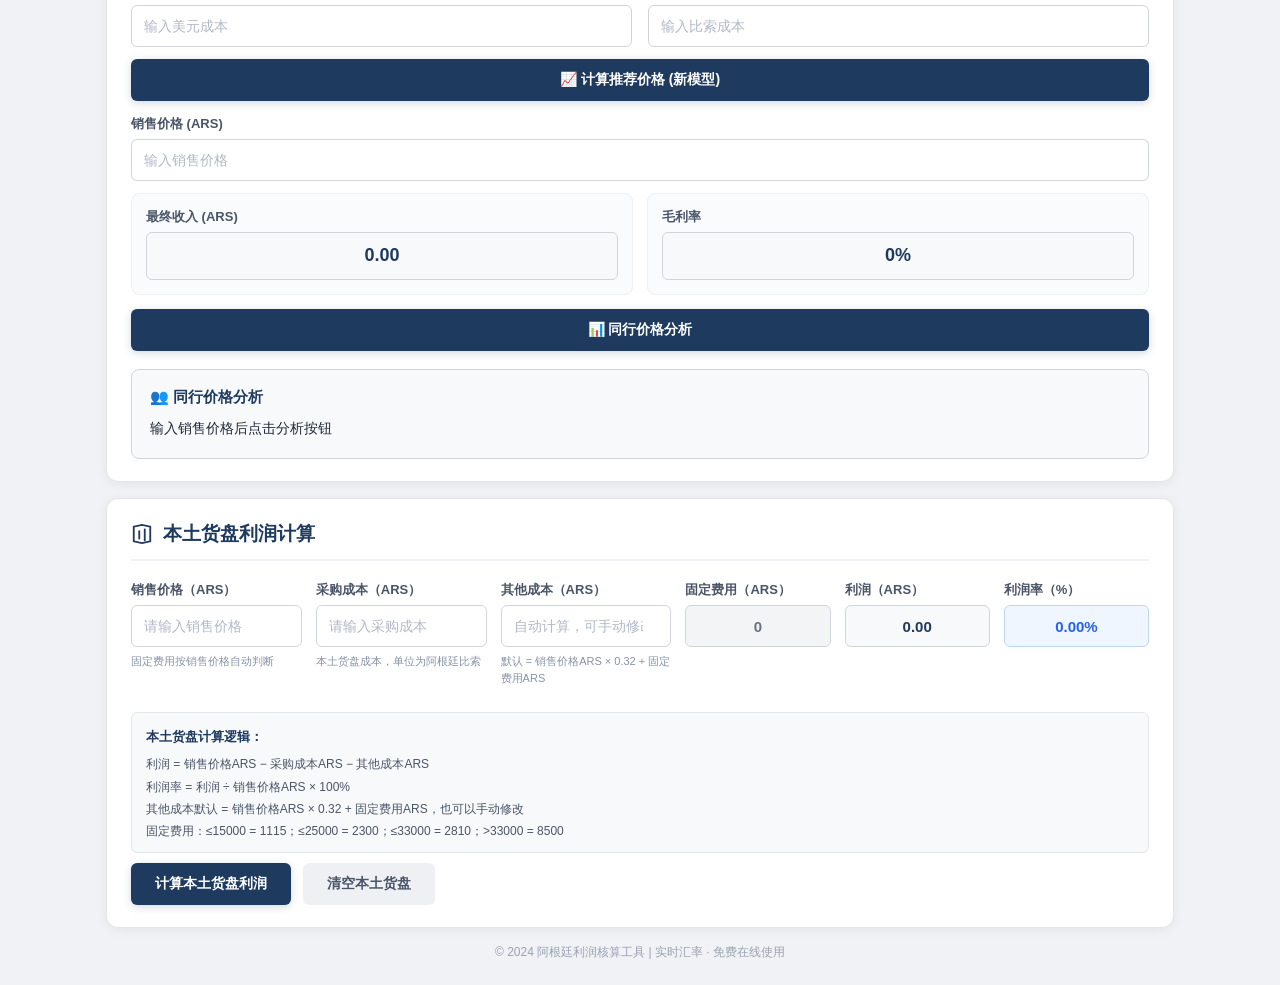
==== commit ab53b118: "Fix complete GitHub Pages asset payloads" ====
--- a/calculator.html
+++ b/calculator.html
@@ -557,65 +557,568 @@
           <div class="formula-box">
             <strong>换算公式：</strong>
             <div>体积(m³) = 长(cm) × 宽(cm) × 高(cm) ÷ 1,000,000</div>
-            <div>��M���-��k�w��H��4(�����4(4(�������յ��й���������	�%�����э��	Ѹ������ٕ��1��ѕ��Ƞ�����������э��I�є��4(�������յ��й���������	�%���������	Ѹ������ٕ��1��ѕ��Ƞ����������������4(�������յ��й���������	�%�����I�є������ٕ��1��ѕ��Ƞ�����Ј��������쁍��ٕ��I��Q�U͐������4(4(������������v��v_��'��k��;��"C�r����\������4(�����չ�ѥ�������Eե��-��Р���4(����������Ё��ɍ��͔��մ����յ��й���������	�%����ե��A�ɍ��͕U͐���م�Ք��4(����������Ё�ɕ���Ѐ�մ����յ��й���������	�%����ե��ɕ����U͐���م�Ք��4(����������Ёѽх�����ɍ��͔����ɕ�����4(���������յ��й���������	�%����ե��Q�х�U͐���ѕ��-��ѕ�Ѐ􁙵�5����ѽх���4(�����4(4(�������յ��й���������	�%��������Eե��-���	Ѹ������ٕ��1��ѕ��Ƞ����������������4(���������յ��й���������	�%����ե��A�ɍ��͕U͐���م�Ք�􀈈�4(���������յ��й���������	�%����ե��ɕ����U͐���م�Ք�􀈈�4(���������յ��й���������	�%����ե��Q�х�U͐���ѕ��-��ѕ�Ѐ􀈐������4(�������4(4(������������v��v_��3��k��O�����;��C��確���\������4(�����չ�ѥ�������ձ�ѕY��յ�����4(����������Ё���մ����յ��й���������	�%�������Ѡ���م�Ք��4(����������Ё܀�մ����յ��й���������	�%���ݥ�Ѡ���م�Ք��4(����������Ё���մ����յ��й���������	�%��������Ј��م�Ք��4(����������Ёݡ�ѕI�є��մ����յ��й���������	�%���ݡ�ѕI�є���م�Ք���������4(����������Ё�Ʌ�I�є��մ����յ��й���������	�%����Ʌ�I�є���م�Ք����������4(����������Ёݡ�ѕE���մ����յ��й���������	�%���ݡ�ѕE�䈤�م�Ք�������4(����������Ё�Ʌ�E���մ����յ��й���������	�%����Ʌ�E�䈤�م�Ք�������4(����������Ёٽ�յ��􁰀�������܀��������������������܀������������������4(����������Ёݡ�є��ٽ�յ����ݡ�ѕI�є�4(����������Ё�Ʌ��ٽ�յ�����Ʌ�I�є�4(4(���������յ��й���������	�%���ٽ�յ������䈤�ѕ��-��ѕ�Ѐ�ٽ�յ��ѽ�ᕐ�Ф�4(���������յ��й���������	�%���ݡ�ѕ-��������䈤�ѕ��-��ѕ�Ѐ􁙵�5����ݡ�є��4(���������յ��й���������	�%����Ʌ�-��������䈤�ѕ��-��ѕ�Ѐ􁙵�5���䡝Ʌ��4(���������յ��й���������	�%���ݡ�ѕ��������䈤�ѕ��-��ѕ�Ѐ􁙵�5����ݡ�ѕE��������ݡ�є���ݡ�ѕE������4(���������յ��й���������	�%����Ʌ���������䈤�ѕ��-��ѕ�Ѐ􁙵�5���䡝Ʌ�E���������Ʌ䀼��Ʌ�E������4(�����4(4(�����չ�ѥ��������Y��յ�����4(���������յ��й���������	�%�������Ѡ���م�Ք�􀈈�4(���������յ��й���������	�%���ݥ�Ѡ���م�Ք�􀈈�4(���������յ��й���������	�%��������Ј��م�Ք�􀈈�4(���������յ��й���������	�%���ݡ�ѕI�є���م�Ք�������4(���������յ��й���������	�%����Ʌ�I�є���م�Ք��������4(���������յ��й���������	�%���ݡ�ѕE�䈤�م�Ք��Ĉ�4(���������յ��й���������	�%����Ʌ�E�䈤�م�Ք��Ĉ�4(���������յ��й���������	�%���ٽ�յ������䈤�ѕ��-��ѕ�Ѐ���������4(���������յ��й���������	�%���ݡ�ѕ-��������䈤�ѕ��-��ѕ�Ѐ􀈐������4(���������յ��й���������	�%����Ʌ�-��������䈤�ѕ��-��ѕ�Ѐ􀈐������4(���������յ��й���������	�%���ݡ�ѕ��������䈤�ѕ��-��ѕ�Ѐ􀈐������4(���������յ��й���������	�%����Ʌ���������䈤�ѕ��-��ѕ�Ѐ􀈐������4(�����4(4(�������յ��й���������	�%�������Y��յ�	Ѹ������ٕ��1��ѕ��Ƞ�������������ձ�ѕY��յ���4(�������յ��й���������	�%��������Y��յ�	Ѹ������ٕ��1��ѕ��Ƞ��������������Y��յ���4(����l�����Ѡ����ݥ�Ѡ���������Ј���ݡ�ѕI�є�����Ʌ�I�є����ݡ�ѕE�䈰���Ʌ�E��t���������������4(���������յ��й���������	�%���������ٕ��1��ѕ��Ƞ�����Ј������ձ�ѕY��յ���4(�������4(4(������������v��v_��S��k�r��r�ҟ�nc�"��ڛ�����\������4(������Ё�����=ѡ��-���5��Յ���-�������􁙅�͔�4(4(�����չ�ѥ�������ᕑ���̡ͅ����̤��4(����������ͅ����̀�����ɕ��ɸ���4(����������ͅ����̀���������ɕ��ɸ������4(����������ͅ����̀���������ɕ��ɸ������4(����������ͅ����̀���������ɕ��ɸ������4(������ɕ��ɸ������4(�����4(4(�����չ�ѥ�������ձ�ѕ1����Aɽ��Р���4(����������Ёͅ����̀�մ����յ��й���������	�%��������M�����̈��م�Ք��4(����������Ё��ɍ��͕�̀�մ����յ��й���������	�%��������A�ɍ��͕�̈��م�Ք��4(����������Ё��ᕑ���̀􁝕��ᕑ���̡ͅ����̤�4(����������Ё����ձ�=ѡ��-����̀�ͅ����̀�������ͅ����̀�����Ȁ����ᕑ���̤����4(4(����������������=ѡ��-���5��Յ���-���������4(�����������յ��й���������	�%��������=ѡ��-����̈��م�Ք�􁑕��ձ�=ѡ��-����̀������ձ�=ѡ��-����̹ѽ�ᕐ�Ȥ�耈��4(�������4(4(����������Ё�ѡ��-����̀�մ����յ��й���������	�%��������=ѡ��-����̈��م�Ք��4(����������Ё�ɽ����̀�ͅ����̀����ɍ��͕�̀���ѡ��-������4(����������Ё�ɽ���I�є��ͅ����̀��������ɽ����̀��ͅ����̤����������4(4(���������յ��й���������	�%���������ᕑ���̈��ѕ��-��ѕ�Ѐ􁙥ᕑ���̹ѽ�ᕐ����4(���������յ��й���������	�%��������Aɽ����̈��ѕ��-��ѕ�Ѐ��ɽ����̹ѽ�ᕐ�Ȥ�4(���������յ��й���������	�%��������Aɽ���I�є���ѕ��-��ѕ�Ѐ􁙵�A�С�ɽ���I�є��4(4(����������ЁɅѕ��􁑽�յ��й���������	�%��������Aɽ���I�є���4(����������ͅ����̀��������ɽ���I�є��������4(��������Ʌѕ�������1��й�������ܵ�ɽ��Ј��4(������􁕱͔��4(��������Ʌѕ�������1��йɕ��ٔ����ܵ�ɽ��Ј��4(�������4(�����4(4(�����չ�ѥ��������1����Aɽ��Р���4(���������յ��й���������	�%��������M�����̈��م�Ք�􀈈�4(���������յ��й���������	�%��������A�ɍ��͕�̈��م�Ք�􀈈�4(���������յ��й���������	�%��������=ѡ��-����̈��م�Ք�􀈈�4(�����������=ѡ��-���5��Յ���-�������􁙅�͔�4(���������յ��й���������	�%���������ᕑ���̈��ѕ��-��ѕ�Ѐ����4(���������յ��й���������	�%��������Aɽ����̈��ѕ��-��ѕ�Ѐ�������4(���������յ��й���������	�%��������Aɽ���I�є���ѕ��-��ѕ�Ѐ��������4(���������յ��й���������	�%��������Aɽ���I�є��������1��йɕ��ٔ����ܵ�ɽ��Ј��4(�����4(4(�������յ��й���������	�%�������1����Aɽ���	Ѹ������ٕ��1��ѕ��Ƞ�������������ձ�ѕ1����Aɽ��Ф�4(�������յ��й���������	�%��������1����Aɽ���	Ѹ������ٕ��1��ѕ��Ƞ��������������1����Aɽ��Ф�4(����l������M�����̈��������A�ɍ��͕�̉t���������������4(���������յ��й���������	�%���������ٕ��1��ѕ��Ƞ�����Ј������ձ�ѕ1����Aɽ��Ф�4(�������4(�������յ��й���������	�%��������=ѡ��-����̈�����ٕ��1��ѕ��Ƞ�����Ј���������4(�����������=ѡ��-���5��Յ���-����������Ք�4(����������ձ�ѕ1����Aɽ��Р��4(�������4(���͍ɥ���4(4(���͍ɥ���4(������������v��v_�no��k�"C�r��"��ڛ�����_�f���#�:���G��3�VӒ�w�Vg��$������4(������Ё����IL����4(������Ёɕ���������Aɥ������4(������Ё�����%���������4(������Ё�ɽ���5�ɝ������4(4(������幌��չ�ѥ�����э������	�Ք����4(����������4(������������Ё��ɰ�􁹕܁����-���ɽ���Ƞ��4(��������͕�Q�����Р��������ɰ�����Р���������4(������������Ёɕ����͔��݅�Ё��э��������輽����Ʌ��������Ľ����ɕ̽��Ք����ͥ����聍�ɰ�ͥ��������4(������������Ё��ф��݅�Ёɕ����͔��ͽ����4(��������������ф������ф�ٕ�ф���4(�������������յ��й���������	�%��������	�Ք���م�Ք�􁑅ф�ٕ�ф�ѽ�ᕐ�Ȥ�4(�������������յ��й���������	�%���������������屔��������􀉹�����4(���������4(������􁍅э�����ɽȤ��4(�����������ͽ�����ɽȠ��ɽȁ�����ѕ��ȁ����ͱ��舰���ɽȤ�4(�����������յ��й���������	�%������������������!Q50�􀟊j���<����:�:ߖ>[��Ǣҗ��3�>��&/�*���O����4(�����������յ��й���������	�%��������	�Ք���ɕ��ٕ��ɥ��є��ɕ�����䈤�4(�����������յ��й���������	�%��������	�Ք���م�Ք��������4(�������4(�����4(4(�����չ�ѥ�������ѕɽ�����Ƞ���4(����������Ё�͐�����͕���С���յ��й���������	�%������ѽUL���م�Ք��4(����������ЁɅє�����͕���С���յ��й���������	�%��������	�Ք���م�Ք��4(�������������9�8��͐��������9�8�Ʌє������͐�������4(������������Ё��̀��͐���Ʌє�4(�����������յ��й���������	�%������ѽIL���م�Ք���̹ѽ�ᕐ�Ȥ�4(������������IL�����4(������􁕱͔��������9�8��͐������͐��������4(�����������յ��й���������	�%������ѽIL���م�Ք�􀈈�4(������������IL����4(�������4(�����4(4(�����չ�ѥ�������ѕɽ�A�ͼ����4(����������Ё��̀����͕���С���յ��й���������	�%������ѽIL���م�Ք��4(����������ЁɅє�����͕���С���յ��й���������	�%��������	�Ք���م�Ք��4(�������������9�8���̤�������9�8�Ʌє�����Ʌє�������4(������������Ё�͐���̀��Ʌє�4(�����������յ��й���������	�%������ѽUL���م�Ք���͐�ѽ�ᕐ�Ȥ�4(������������IL�����4(������􁕱͔��������9�8���̤������̀�������4(�����������յ��й���������	�%������ѽUL���م�Ք�􀈈�4(������������IL����4(�������4(�����4(4(�����չ�ѥ�������ձ�ѕI����������Aɥ������4(����������Ё���%���Ѐ􁑽�յ��й���������	�%������ѽIL���م�Ք�4(��������������%���Ё������%���й�ɥ������􀈈���4(������������Р���ߖ#��O����S�ҋ�"C�r���IL����4(��������ɕ��ɸ�4(�������4(����������IL�����͕���С���%���Ф�4(������������9�8�����IL���������IL�������4(������������Р���ߢ�O���r'�V#�j��S�ҋ�"C�r����VÖ���������4(��������ɕ��ɸ�4(�������4(��������Ё��ᕑ������4(��������������IL������и�Ȥ��4(����������ᕑ������ĸ���4(������􁕱͔���������IL��������Ԥ��4(����������ᕑ���������4(������􁕱͔���������IL�������ȸ�ؤ��4(����������ᕑ�������̸��4(������􁕱͔��4(����������ᕑ���������4(�������4(����������Ё��������ѽȀ����������4(��������Ё����ձ�ѕ�Aɥ���􀡍���IL�����ᕑ��������������ѽ��4(��������������ձ�ѕ�Aɥ������������ձ�ѕ�Aɥ������4(��������������IL�������������ձ�ѕ�Aɥ��������������ձ�ѕ�Aɥ��������4(������ɕ���������Aɥ���􁍅��ձ�ѕ�Aɥ���4(���������յ��й���������	�%����ɕ���Y��ф���م�Ք��ɕ���������Aɥ���ѽ�ᕐ�Ȥ�4(����������ձ�ѕAɽ�����%��������4(����������Ё�Ѹ�􁑽�յ��й�Օ��M����ѽȠ���Ѹ���������4(�����������Ѹ�����Ѹ�ѕ��-��ѕ�й����Ց�̠������_�:��6C��ߚ�������4(������������Ё�ɥ�����Q��Ѐ�Ѹ������!Q50�4(���������Ѹ������!Q50�􀋊r�����z/��˖�S�R���%L���4(��������͕�Q�����Р������쁉Ѹ������!Q50��ɥ�����Q�������������4(�������4(�����4(4(�����չ�ѥ�������ձ�ѕ����%�������ɥ�����4(��������Ё��ᕑ���4(�����������ɥ�������������4(����������ᕑ���������4(������􁕱͔������ɥ�������������4(����������ᕑ���������4(������􁕱͔������ɥ�������������4(����������ᕑ���������4(������􁕱͔��4(����������ᕑ���������4(�������4(������ɕ��ɸ��ɥ��������������ᕑ���4(�����4(4(�����չ�ѥ�������ձ�ѕAɽ�����%���������4(����������Ё͕�����Aɥ�������͕���С���յ��й���������	�%����ɕ���Y��ф���م�Ք��4(����������Ё���Ѐ����͕���С���յ��й���������	�%������ѽIL���م�Ք��4(������������9�8�͕�����Aɥ���������9�8����Ф��ɕ��ɸ�4(4(����������IL�􁍽���4(�����������%������􁍅��ձ�ѕ����%������͕�����Aɥ����4(����������͕�����Aɥ���������4(���������ɽ���5�ɝ���􀠡�����%������������IL����͕�����Aɥ����������4(������􁕱͔��4(���������ɽ���5�ɝ������4(�������4(���������յ��й���������	�%��������%��������ѕ��-��ѕ�Ѐ􁙥���%������ѽ�ᕐ�Ȥ�4(���������յ��й���������	�%����ɽ���5�ɝ�����ѕ��-��ѕ�Ѐ��ɽ���5�ɝ���ѽ�ᕐ�Ȥ�������4(4(����������Ё��ɝ����􁑽�յ��й���������	�%����ɽ���5�ɝ�����4(��������ɝ���������9�����͵����ɕ�ձЈ�4(��������ɝ������屔������Ѐ�������4(��������ɝ������屔�����M�销�������4(�����������ɽ���5�ɝ������Ԥ���ɝ���������1��й������ɽ��е�������4(��������͔������ɽ���5�ɝ����������ɝ���������1��й������ɽ��е��܈��4(��������͔������ɽ���5�ɝ�����������ɝ���������1��й������ɽ��е��܈��4(�����4(4(�����չ�ѥ���������-����ѥѽ�Aɥ��������4(����������Ё͕�����Aɥ�������͕���С���յ��й���������	�%����ɕ���Y��ф���م�Ք��4(����������Ё���Ѐ����͕���С���յ��й���������	�%������ѽIL���م�Ք��4(������������9�8�͕�����Aɥ���������9�8����Ф�������Ѐ������4(������������Р���ߖ#��O���r'�V#�j�"C�r��J3�R�R���ߚ�����4(��������ɕ��ɸ�4(�������4(����������IL�􁍽���4(����������Ё���ɕ��Aɽ��Ѐ��ɽ���5�ɝ���4(����������Ё�����ѥѽ�Aɥ��̀�l4(��������͕�����Aɥ��������԰4(��������͕�����Aɥ��������Ȱ4(��������͕�����Aɥ���4(��������͕�����Aɥ�����ĸ��4(��������͕�����Aɥ�����ĸ��4(������t����������5�Ѡ����������Ѐ��������4(����������Ё�����ѥѽ�Aɽ���̀􁍽���ѥѽ�Aɥ��̹�����ɥ�������4(������������Ё�������􁍅��ձ�ѕ����%�������ɥ����4(��������ɕ��ɸ����������������IL�����ɥ����������4(���������4(��������Ё����%��������4(��������Ё����Aɽ��Ѐ�%��������4(��������Ȁ���Ё����쁤��������ѥѽ�Aɽ���̹����Ѡ쁤�����4(�����������������ѥѽ�Aɽ����m�t�������Aɽ��Ѐ��������ѥѽ�Aɽ����m�t����Ȥ��4(��������������Aɽ��Ѐ􁍽���ѥѽ�Aɽ����m�t�4(��������������%�������4(���������4(�������4(����������Ё����Aɥ���􁍽���ѥѽ�Aɥ���m����%����t�4(����������Ё����Aɽ���Y��Ք�􁍽���ѥѽ�Aɽ����m����%����t�4(��������Ё�����ͥ̀�4(������������~N(����ɽ�����O�&7��ߚ������ɽ���������������􉡥������Ј���͕�����Aɥ���ѽ�ᕐ�ȥ�IL���������4(������������~J�����ɽ�����O�&7��o�"��:-����ɽ�������������������ɕ��Aɽ��Ѐ���Ȁ���ɕ�����������耝��еɕ����������������ɕ��Aɽ��йѽ�ᕐ�ȥ�����������4(������������~>߾�<����ɽ�����-�r�>-��2�^�����ɽ�����졍����ѥѽ�Aɥ���l�t����ؤ�ѽ�ᕐ�ȥ􀴀�졍����ѥѽ�Aɥ���l�t�ĸ�Ф�ѽ�ᕐ�ȥ�IL���4(��������4(�������������ɕ��Aɽ��Ѐ�����������ɕ��Aɽ��Ѐ������4(�������������ͥ̀����������􉹽еɕ������������j���<����ɽ�����o�"��:�?��8���ɽ�����3��뢺���C�R��ZÖ�k��ߚ���z,��
-�-��+�Z�Nw�&˚2'�J����c�2[�R���߾�3�"[�f7��;�"C�r�������4(������􁕱͔��������ɕ��Aɽ��Ѐ������4(�������������ͥ̀����������􉹽еɕ������������~j���◦-7����F(胖�O�&7�R���ߒ�;��;�"C�r�����ߞ�/�6Ϣ��VӖR���ߦ�c��;�"C�r�������4(������􁕱͔��������ɕ��Aɽ��Ѐ�������4(�������������ͥ̀�����������ɕ������������r����ɽ����"��ڛ�:�v{����������ɽ�����3�ߚr'��ߚ��"c�b˖�����*o��3�>���fG��?�����R�>C�6�R�-?������4(������􁕱͔��4(�������������ͥ̀�����������ɕ������������rS��<���o�"��:����;�B#�B�2�^Ӿ�3��{��'�*o�&����������4(�������4(��������������Aɥ�����͕�����Aɥ����������Aɽ���Y��Ք�������������Aɽ���Y��Ք������ɕ��Aɽ��Ф��4(�������������ͥ̀������~:�����ɽ�����{��'��[�V�����ɽ�����>���w��W�f7��ߢ-̀�����������􉡥������Ј��퉕��Aɥ���ѽ�ᕐ�ȥ�IL������������Ú�o�"��:-��퉕��Aɽ���Y��Ք�ѽ�ᕐ�ȥ�����*��6���-�r�����w������4(������􁕱͔���������Aɥ�����͕�����Aɥ����������Aɽ���Y��Ք�������������Aɽ���Y��Ք������ɕ��Aɽ��Ф��4(�������������ͥ̀������~N ����ɽ����>C��ߞ��^�����ɽ�����>���/��W�>C�6�-̀�����������􉡥������Ј��퉕��Aɥ���ѽ�ᕐ�ȥ�IL����������o�"��:-��퉕��Aɽ���Y��Ք�ѽ�ᕐ�ȥ�����3�"��ڛ�nӒ�c������4(������􁕱͔���������Aɽ���Y��Ք������ɕ��Aɽ��Ѐ������ɕ��Aɽ��Ѐ�������4(�������������ͥ̀������~>���O�&7��k��ߖ�˞�?�v{���ߚr'��c�*���3��w�2�:Úr'��ߚ���ے�c�2[��o��S�N�������4(������􁕱͔��4(�������������ͥ̀������~J����뢺���O�B#�Z�%O��k��ߚ���z/�-7�Zâ����_�R���߾�3�:ߖ>[�B�ϖ"��ڛ������4(�������4(����������Ё�՝���ѕ��􀡍���IL��������IL������и�Ȁ����ĸ�Ԁ聍���IL��������Ԁ�����Ԁ聍���IL�������ȸ�؀�����̸܀����Ԥ�������������4(����������͕�����Aɥ������՝���ѕ�������Ԁ�������IL����������4(�������������ͥ̀����������􉹽еɕ������������~RP�����/�"ÖR���ߚb;�b���;��;�����:��6C����z/�R���܀��& ����՝���ѕ��ѽ�ᕐ�ȥ�IL���3�>�����c�r��"��ڛ����Ǧ�;�f�������4(�������4(���������յ��й�Օ��M����ѽȠ�������̵ͥ����������̵ͥ���ѕ�Ј�������!Q50�􁅹���ͥ��4(�����4(4(����ݥ���ܹ��������չ�ѥ������4(��������э������	�Ք���4(��������э��I�є���4(����������IL����4(����������ձ�ѕAɽ�����%��������4(����������ձ�ѕY��յ����4(����������Eե��-��Р��4(����������ձ�ѕ1����Aɽ��Р��4(������4(���͍ɥ���4(𽉽���4(�ѵ�+            <div>（1m³ = 100cm × 100cm × 100cm = 1,000,000cm³）</div>
+          </div>
+        </div>
+
+        <div class="result-stack">
+          <!-- 白柜 -->
+          <div class="mini-card">
+            <div class="step-head"><span class="step-badge">3</span> 白柜运费估算</div>
+            <div class="label">运费单价（USD/m³，默认 800）</div>
+            <input type="number" id="whiteRate" value="800" min="0" step="any" oninput="calculateVolume()">
+            <div class="result-value green-box" id="whiteCostDisplay">$0.00</div>
+            <div class="freight-row" style="margin-top:8px;">
+              <div class="field-group tiny">
+                <label class="label">数量（件）</label>
+                <input type="number" id="whiteQty" value="1" min="1" step="1" oninput="calculateVolume()">
+              </div>
+              <div class="freight-op">÷</div>
+              <div class="field-group">
+                <label class="label">单个运费（USD）</label>
+                <div class="small-result green-result" id="whiteEachDisplay">$0.00</div>
+              </div>
+            </div>
+          </div>
+
+          <!-- 灰柜 -->
+          <div class="mini-card">
+            <div class="step-head"><span class="step-badge">4</span> 灰柜运费估算</div>
+            <div class="label">运费单价（USD/m³，默认 1400）</div>
+            <input type="number" id="grayRate" value="1400" min="0" step="any" oninput="calculateVolume()">
+            <div class="result-value blue-box" id="grayCostDisplay">$0.00</div>
+            <div class="freight-row" style="margin-top:8px;">
+              <div class="field-group tiny">
+                <label class="label">数量（件）</label>
+                <input type="number" id="grayQty" value="1" min="1" step="1" oninput="calculateVolume()">
+              </div>
+              <div class="freight-op">÷</div>
+              <div class="field-group">
+                <label class="label">单个运费（USD）</label>
+                <div class="small-result blue-result" id="grayEachDisplay">$0.00</div>
+              </div>
+            </div>
+          </div>
+        </div>
+      </div>
+    </section>
+
+    <!-- ============ 板块三：美元成本速算 ============ -->
+    <section class="panel">
+      <div class="section-title">
+        <svg width="22" height="22" viewBox="0 0 24 24" fill="none" xmlns="http://www.w3.org/2000/svg" aria-hidden="true">
+          <path d="M17 9V7C17 4.79086 15.2091 3 13 3H11C8.79086 3 7 4.79086 7 7V9" stroke="currentColor" stroke-width="2"/>
+          <rect x="4" y="9" width="16" height="12" rx="2" stroke="currentColor" stroke-width="2"/>
+          <circle cx="12" cy="15" r="1.5" fill="currentColor"/>
+        </svg>
+        <span>美元成本速算</span>
+        <span class="subtitle">采购成本 + 物流头程成本 = 总成本 (USD)</span>
+      </div>
+
+      <div class="freight-row">
+        <div class="field-group">
+          <label class="label" for="quickPurchaseUsd">采购成本（USD）</label>
+          <input type="number" id="quickPurchaseUsd" placeholder="输入采购成本" min="0" step="0.01" oninput="calcQuickCost()">
+        </div>
+        <div class="freight-op" style="font-size:24px;">+</div>
+        <div class="field-group">
+          <label class="label" for="quickFreightUsd">物流头程成本（USD）</label>
+          <input type="number" id="quickFreightUsd" placeholder="输入物流头程成本" min="0" step="0.01" oninput="calcQuickCost()">
+        </div>
+        <div class="freight-op" style="font-size:24px;">=</div>
+        <div class="field-group">
+          <label class="label">总成本（USD）</label>
+          <div class="small-result" id="quickTotalUsd" style="height:42px;font-size:18px;">$0.00</div>
+        </div>
+      </div>
+      <div class="actions" style="margin-top:6px;">
+        <button class="btn btn-light" id="clearQuickCostBtn">清空</button>
+      </div>
+    </section>
+
+    <!-- ============ 板块四：成本利润计算器 ============ -->
+    <section class="panel">
+      <div class="section-title">
+        <svg width="22" height="22" viewBox="0 0 24 24" fill="none" xmlns="http://www.w3.org/2000/svg" aria-hidden="true">
+          <path d="M12 3V12L17.5 15.5" stroke="currentColor" stroke-width="2" stroke-linecap="round"/>
+          <path d="M21 12C21 16.9706 16.9706 21 12 21C7.02944 21 3 16.9706 3 12C3 7.02944 7.02944 3 12 3" stroke="currentColor" stroke-width="2"/>
+          <path d="M12 3C14.5 3 16.8 4 18.4 5.6" stroke="currentColor" stroke-width="2" stroke-linecap="round"/>
+        </svg>
+        <span>成本利润计算器</span>
+        <span class="subtitle">基于最新 IFS 模型计算最优售价 &amp; 利润分析</span>
+      </div>
+
+      <div class="loading" id="loading">
+        <span class="spin">⏳</span> 正在获取美元汇率 (USD/ARS)...
+      </div>
+
+      <div class="field-group">
+        <label class="label" for="dolarBlue">美元汇率 (USD 兑 ARS)</label>
+        <input type="number" id="dolarBlue" class="readonly-result" readonly>
+      </div>
+
+      <div class="grid-2">
+        <div class="field-group">
+          <label class="label" for="costoUS">美元成本 (USD)</label>
+          <input type="number" id="costoUS" placeholder="输入美元成本" oninput="updateFromDollar()">
+        </div>
+        <div class="field-group">
+          <label class="label" for="costoARS">比索成本 (ARS)</label>
+          <input type="number" id="costoARS" placeholder="输入比索成本" oninput="updateFromPeso()">
+        </div>
+      </div>
+
+      <button class="btn btn-primary btn-block" style="margin-bottom:14px;" onclick="calculateRecommendedPrice()">
+        📈 计算推荐价格 (新模型)
+      </button>
+
+      <div class="field-group">
+        <label class="label" for="precioVenta">销售价格 (ARS)</label>
+        <input type="number" id="precioVenta" placeholder="输入销售价格" oninput="calculateProfitAndIncome()">
+      </div>
+
+      <div class="grid-2x2">
+        <div class="mini-card">
+          <div class="label" style="margin-bottom:6px;">最终收入 (ARS)</div>
+          <div class="small-result" id="finalIncome" style="height:48px;font-size:18px;">0.00</div>
+        </div>
+        <div class="mini-card">
+          <div class="label" style="margin-bottom:6px;">毛利率</div>
+          <div class="small-result" id="profitMargin" style="height:48px;font-size:18px;">0%</div>
+        </div>
+      </div>
+
+      <button class="btn btn-primary btn-block" style="margin-top:14px;" onclick="analyzeCompetitorPricing()">
+        📊 同行价格分析
+      </button>
+
+      <div class="analysis-box" id="competitorAnalysis">
+        <div class="analysis-title">👥 同行价格分析</div>
+        <div class="analysis-content">输入销售价格后点击分析按钮</div>
+      </div>
+    </section>
+
+    <!-- ============ 板块五：本土货盘利润计算 ============ -->
+    <section class="panel">
+      <div class="section-title">
+        <svg width="22" height="22" viewBox="0 0 24 24" fill="none" xmlns="http://www.w3.org/2000/svg" aria-hidden="true">
+          <path d="M3 20V4L12 2L21 4V20L12 22L3 20Z" stroke="currentColor" stroke-width="2"/>
+          <path d="M9 9V17" stroke="currentColor" stroke-width="2" stroke-linecap="round"/>
+          <path d="M15 7V19" stroke="currentColor" stroke-width="2" stroke-linecap="round"/>
+        </svg>
+        <span>本土货盘利润计算</span>
+      </div>
+
+      <div class="grid-6">
+        <div class="field-group">
+          <label class="label" for="localSalesArs">销售价格（ARS）</label>
+          <input type="number" id="localSalesArs" placeholder="请输入销售价格" min="0" step="any">
+          <div class="note">固定费用按销售价格自动判断</div>
+        </div>
+        <div class="field-group">
+          <label class="label" for="localPurchaseArs">采购成本（ARS）</label>
+          <input type="number" id="localPurchaseArs" placeholder="请输入采购成本" min="0" step="any">
+          <div class="note">本土货盘成本，单位为阿根廷比索</div>
+        </div>
+        <div class="field-group">
+          <label class="label" for="localOtherCostArs">其他成本（ARS）</label>
+          <input type="number" id="localOtherCostArs" placeholder="自动计算，可手动修改" min="0" step="any">
+          <div class="note">默认 = 销售价格ARS × 0.32 + 固定费用ARS</div>
+        </div>
+        <div class="field-group">
+          <label class="label">固定费用（ARS）</label>
+          <div class="small-result gray-result" id="localFixedFeeArs">0</div>
+        </div>
+        <div class="field-group">
+          <label class="label">利润（ARS）</label>
+          <div class="small-result" id="localProfitArs">0.00</div>
+        </div>
+        <div class="field-group">
+          <label class="label">利润率（%）</label>
+          <div class="small-result blue-result" id="localProfitRate">0.00%</div>
+        </div>
+      </div>
+
+      <div class="formula-box" style="margin-top:14px;">
+        <strong>本土货盘计算逻辑：</strong>
+        利润 = 销售价格ARS − 采购成本ARS − 其他成本ARS<br>
+        利润率 = 利润 ÷ 销售价格ARS × 100%<br>
+        其他成本默认 = 销售价格ARS × 0.32 + 固定费用ARS，也可以手动修改<br>
+        固定费用：≤15000 = 1115；≤25000 = 2300；≤33000 = 2810；&gt;33000 = 8500
+      </div>
+
+      <div class="actions">
+        <button class="btn btn-primary" id="calcLocalProfitBtn">计算本土货盘利润</button>
+        <button class="btn btn-light" id="clearLocalProfitBtn">清空本土货盘</button>
+      </div>
+    </section>
+
+    <div class="footer">© 2024 阿根廷利润核算工具 | 实时汇率 · 免费在线使用</div>
+  </div>
+
+  <script>
+    // ===== 公共工具函数 =====
+    const num = (v) => { const n = parseFloat(v); return Number.isFinite(n) ? n : 0; };
+    const fmtMoney = (n) => `$${n.toFixed(2)}`;
+    const fmtPct = (n) => `${n.toFixed(2)}%`;
+
+    // ===== 板块一：人民币↔美元实时汇率兑换 =====
+    async function fetchFxRate() {
+      const loading = document.getElementById("fxLoading");
+      try {
+        const ctrl = new AbortController();
+        setTimeout(() => ctrl.abort(), 6000);
+        const resp = await fetch("https://api.exchangerate-api.com/v4/latest/USD", { signal: ctrl.signal });
+        const data = await resp.json();
+        if (data && data.rates && data.rates.CNY) {
+          document.getElementById("fxRate").value = data.rates.CNY.toFixed(4);
+          loading.style.display = "none";
+          convertRmbToUsd();
+        }
+      } catch (e) {
+        console.error("汇率获取失败:", e);
+        loading.innerHTML = '⚠️ 实时汇率获取失败，使用默认汇率 6.8，可手动修改';
+        document.getElementById("fxRate").value = "6.8";
+      }
+    }
+
+    function convertRmbToUsd() {
+      const rmb = num(document.getElementById("rmbAmount").value);
+      const rate = num(document.getElementById("fxRate").value) || 6.8;
+      if (rmb > 0) {
+        document.getElementById("usdAmount").value = (rmb / rate).toFixed(2);
+      } else if (rmb === 0) {
+        document.getElementById("usdAmount").value = "";
+      }
+    }
+
+    function convertUsdToRmb() {
+      const usd = num(document.getElementById("usdAmount").value);
+      const rate = num(document.getElementById("fxRate").value) || 6.8;
+      if (usd > 0) {
+        document.getElementById("rmbAmount").value = (usd * rate).toFixed(2);
+      } else if (usd === 0) {
+        document.getElementById("rmbAmount").value = "";
+      }
+    }
+
+    function clearFx() {
+      document.getElementById("rmbAmount").value = "";
+      document.getElementById("usdAmount").value = "";
+    }
+
+    document.getElementById("fetchFxBtn").addEventListener("click", fetchFxRate);
+    document.getElementById("clearFxBtn").addEventListener("click", clearFx);
+    document.getElementById("fxRate").addEventListener("input", () => { convertRmbToUsd(); });
+
+    // ===== 板块三：美元成本速算 =====
+    function calcQuickCost() {
+      const purchase = num(document.getElementById("quickPurchaseUsd").value);
+      const freight = num(document.getElementById("quickFreightUsd").value);
+      const total = purchase + freight;
+      document.getElementById("quickTotalUsd").textContent = fmtMoney(total);
+    }
+
+    document.getElementById("clearQuickCostBtn").addEventListener("click", () => {
+      document.getElementById("quickPurchaseUsd").value = "";
+      document.getElementById("quickFreightUsd").value = "";
+      document.getElementById("quickTotalUsd").textContent = "$0.00";
+    });
+
+    // ===== 板块二：体积与运费计算 =====
+    function calculateVolume() {
+      const l = num(document.getElementById("length").value);
+      const w = num(document.getElementById("width").value);
+      const h = num(document.getElementById("height").value);
+      const whiteRate = num(document.getElementById("whiteRate").value) || 800;
+      const grayRate = num(document.getElementById("grayRate").value) || 1400;
+      const whiteQty = num(document.getElementById("whiteQty").value) || 1;
+      const grayQty = num(document.getElementById("grayQty").value) || 1;
+      const volume = l > 0 && w > 0 && h > 0 ? (l * w * h) / 1000000 : 0;
+      const white = volume * whiteRate;
+      const gray = volume * grayRate;
+
+      document.getElementById("volumeDisplay").textContent = volume.toFixed(4);
+      document.getElementById("whiteCostDisplay").textContent = fmtMoney(white);
+      document.getElementById("grayCostDisplay").textContent = fmtMoney(gray);
+      document.getElementById("whiteEachDisplay").textContent = fmtMoney(whiteQty > 0 ? white / whiteQty : 0);
+      document.getElementById("grayEachDisplay").textContent = fmtMoney(grayQty > 0 ? gray / grayQty : 0);
+    }
+
+    function clearVolume() {
+      document.getElementById("length").value = "";
+      document.getElementById("width").value = "";
+      document.getElementById("height").value = "";
+      document.getElementById("whiteRate").value = "800";
+      document.getElementById("grayRate").value = "1400";
+      document.getElementById("whiteQty").value = "1";
+      document.getElementById("grayQty").value = "1";
+      document.getElementById("volumeDisplay").textContent = "0.0000";
+      document.getElementById("whiteCostDisplay").textContent = "$0.00";
+      document.getElementById("grayCostDisplay").textContent = "$0.00";
+      document.getElementById("whiteEachDisplay").textContent = "$0.00";
+      document.getElementById("grayEachDisplay").textContent = "$0.00";
+    }
+
+    document.getElementById("calcVolumeBtn").addEventListener("click", calculateVolume);
+    document.getElementById("clearVolumeBtn").addEventListener("click", clearVolume);
+    ["length", "width", "height", "whiteRate", "grayRate", "whiteQty", "grayQty"].forEach(id => {
+      document.getElementById(id).addEventListener("input", calculateVolume);
+    });
+
+    // ===== 板块五：本土货盘利润计算 =====
+    let localOtherCostManuallyChanged = false;
+
+    function getFixedFeeArs(salesArs) {
+      if (salesArs <= 0) return 0;
+      if (salesArs <= 15000) return 1115;
+      if (salesArs <= 25000) return 2300;
+      if (salesArs <= 33000) return 2810;
+      return 8500;
+    }
+
+    function calculateLocalProfit() {
+      const salesArs = num(document.getElementById("localSalesArs").value);
+      const purchaseArs = num(document.getElementById("localPurchaseArs").value);
+      const fixedFeeArs = getFixedFeeArs(salesArs);
+      const defaultOtherCostArs = salesArs > 0 ? (salesArs * 0.32 + fixedFeeArs) : 0;
+
+      if (!localOtherCostManuallyChanged) {
+        document.getElementById("localOtherCostArs").value = defaultOtherCostArs ? defaultOtherCostArs.toFixed(2) : "";
+      }
+
+      const otherCostArs = num(document.getElementById("localOtherCostArs").value);
+      const profitArs = salesArs - purchaseArs - otherCostArs;
+      const profitRate = salesArs > 0 ? (profitArs / salesArs) * 100 : 0;
+
+      document.getElementById("localFixedFeeArs").textContent = fixedFeeArs.toFixed(0);
+      document.getElementById("localProfitArs").textContent = profitArs.toFixed(2);
+      document.getElementById("localProfitRate").textContent = fmtPct(profitRate);
+
+      const rateEl = document.getElementById("localProfitRate");
+      if (salesArs > 0 && profitRate < 20) {
+        rateEl.classList.add("low-profit");
+      } else {
+        rateEl.classList.remove("low-profit");
+      }
+    }
+
+    function clearLocalProfit() {
+      document.getElementById("localSalesArs").value = "";
+      document.getElementById("localPurchaseArs").value = "";
+      document.getElementById("localOtherCostArs").value = "";
+      localOtherCostManuallyChanged = false;
+      document.getElementById("localFixedFeeArs").textContent = "0";
+      document.getElementById("localProfitArs").textContent = "0.00";
+      document.getElementById("localProfitRate").textContent = "0.00%";
+      document.getElementById("localProfitRate").classList.remove("low-profit");
+    }
+
+    document.getElementById("calcLocalProfitBtn").addEventListener("click", calculateLocalProfit);
+    document.getElementById("clearLocalProfitBtn").addEventListener("click", clearLocalProfit);
+    ["localSalesArs", "localPurchaseArs"].forEach(id => {
+      document.getElementById(id).addEventListener("input", calculateLocalProfit);
+    });
+    document.getElementById("localOtherCostArs").addEventListener("input", () => {
+      localOtherCostManuallyChanged = true;
+      calculateLocalProfit();
+    });
+  </script>
+
+  <script>
+    // ===== 板块四：成本利润计算器（原逻辑完整保留） =====
+    let costARS = 0;
+    let recommendedPrice = 0;
+    let finalIncome = 0;
+    let profitMargin = 0;
+
+    async function fetchDollarBlue() {
+      try {
+        const ctrl = new AbortController();
+        setTimeout(() => ctrl.abort(), 6000);
+        const response = await fetch("https://dolarapi.com/v1/dolares/blue", { signal: ctrl.signal });
+        const data = await response.json();
+        if (data && data.venta) {
+          document.getElementById("dolarBlue").value = data.venta.toFixed(2);
+          document.getElementById("loading").style.display = "none";
+        }
+      } catch (error) {
+        console.error("Error al obtener el dólar:", error);
+        document.getElementById("loading").innerHTML = '⚠️ 汇率获取失败，可手动输入';
+        document.getElementById("dolarBlue").removeAttribute("readonly");
+        document.getElementById("dolarBlue").value = "1050";
+      }
+    }
+
+    function updateFromDollar() {
+      const usd = parseFloat(document.getElementById("costoUS").value);
+      const rate = parseFloat(document.getElementById("dolarBlue").value);
+      if (!isNaN(usd) && !isNaN(rate) && usd > 0) {
+        const ars = usd * rate;
+        document.getElementById("costoARS").value = ars.toFixed(2);
+        costARS = ars;
+      } else if (!isNaN(usd) && usd === 0) {
+        document.getElementById("costoARS").value = "";
+        costARS = 0;
+      }
+    }
+
+    function updateFromPeso() {
+      const ars = parseFloat(document.getElementById("costoARS").value);
+      const rate = parseFloat(document.getElementById("dolarBlue").value);
+      if (!isNaN(ars) && !isNaN(rate) && rate > 0) {
+        const usd = ars / rate;
+        document.getElementById("costoUS").value = usd.toFixed(2);
+        costARS = ars;
+      } else if (!isNaN(ars) && ars === 0) {
+        document.getElementById("costoUS").value = "";
+        costARS = 0;
+      }
+    }
+
+    function calculateRecommendedPrice() {
+      const arsInput = document.getElementById("costoARS").value;
+      if (!arsInput || arsInput.trim() === "") {
+        alert("请先输入比索成本 (ARS)");
+        return;
+      }
+      costARS = parseFloat(arsInput);
+      if (isNaN(costARS) || costARS < 0) {
+        alert("请输入有效的比索成本 (数值 >= 0)");
+        return;
+      }
+      let fixedFee = 0;
+      if (costARS <= 5484.12) {
+        fixedFee = 991.45;
+      } else if (costARS <= 7738.35) {
+        fixedFee = 1975;
+      } else if (costARS <= 10962.16) {
+        fixedFee = 2393.7;
+      } else {
+        fixedFee = 5925;
+      }
+      const denominator = 0.404723;
+      let calculatedPrice = (costARS + fixedFee) / denominator;
+      if (calculatedPrice < 0) calculatedPrice = 0;
+      if (costARS === 0 && calculatedPrice < 500) calculatedPrice = 500;
+      recommendedPrice = calculatedPrice;
+      document.getElementById("precioVenta").value = recommendedPrice.toFixed(2);
+      calculateProfitAndIncome();
+      const btn = document.querySelector(".btn-block");
+      if (btn && btn.textContent.includes("计算推荐价格")) {
+        const originalText = btn.innerHTML;
+        btn.innerHTML = "✅ 模型已应用 (IFS)";
+        setTimeout(() => { btn.innerHTML = originalText; }, 1800);
+      }
+    }
+
+    function calculateFinalIncome(price) {
+      let fixedFee;
+      if (price <= 15000) {
+        fixedFee = 1115;
+      } else if (price <= 25000) {
+        fixedFee = 2300;
+      } else if (price <= 33000) {
+        fixedFee = 2810;
+      } else {
+        fixedFee = 8500;
+      }
+      return price * 0.68 - fixedFee;
+    }
+
+    function calculateProfitAndIncome() {
+      const sellingPrice = parseFloat(document.getElementById("precioVenta").value);
+      const cost = parseFloat(document.getElementById("costoARS").value);
+      if (isNaN(sellingPrice) || isNaN(cost)) return;
+
+      costARS = cost;
+      finalIncome = calculateFinalIncome(sellingPrice);
+      if (sellingPrice > 0) {
+        profitMargin = ((finalIncome - costARS) / sellingPrice) * 100;
+      } else {
+        profitMargin = 0;
+      }
+      document.getElementById("finalIncome").textContent = finalIncome.toFixed(2);
+      document.getElementById("profitMargin").textContent = profitMargin.toFixed(2) + "%";
+
+      const marginEl = document.getElementById("profitMargin");
+      marginEl.className = "small-result";
+      marginEl.style.height = "48px";
+      marginEl.style.fontSize = "18px";
+      if (profitMargin > 25) marginEl.classList.add("profit-high");
+      else if (profitMargin < 0) marginEl.classList.add("profit-low");
+      else if (profitMargin < 20) marginEl.classList.add("profit-low");
+    }
+
+    function analyzeCompetitorPricing() {
+      const sellingPrice = parseFloat(document.getElementById("precioVenta").value);
+      const cost = parseFloat(document.getElementById("costoARS").value);
+      if (isNaN(sellingPrice) || isNaN(cost) || cost < 0) {
+        alert("请先输入有效的成本和销售价格");
+        return;
+      }
+      costARS = cost;
+      const currentProfit = profitMargin;
+      const competitorPrices = [
+        sellingPrice * 0.85,
+        sellingPrice * 0.92,
+        sellingPrice,
+        sellingPrice * 1.08,
+        sellingPrice * 1.18
+      ].map(p => Math.max(p, cost + 100));
+      const competitorProfits = competitorPrices.map(price => {
+        const income = calculateFinalIncome(price);
+        return ((income - costARS) / price) * 100;
+      });
+      let bestIndex = 0;
+      let bestProfit = -Infinity;
+      for (let i = 0; i < competitorProfits.length; i++) {
+        if (competitorProfits[i] > bestProfit && competitorProfits[i] >= 12) {
+          bestProfit = competitorProfits[i];
+          bestIndex = i;
+        }
+      }
+      const bestPrice = competitorPrices[bestIndex];
+      const bestProfitValue = competitorProfits[bestIndex];
+      let analysis = `
+        <p>📊 <strong>当前价格:</strong> <span class="highlight">${sellingPrice.toFixed(2)} ARS</span></p>
+        <p>💰 <strong>当前毛利率:</strong> <span class="${currentProfit > 22 ? 'recommended' : 'not-recommended'}">${currentProfit.toFixed(2)}%</span></p>
+        <p>🏷️ <strong>市场参考区间:</strong> ${(competitorPrices[0]*0.96).toFixed(2)} - ${(competitorPrices[4]*1.04).toFixed(2)} ARS</p>
+      `;
+      if (currentProfit < 18 && currentProfit >= 0) {
+        analysis += '<p class="not-recommended">⚠️ <strong>毛利率偏低</strong>，建议运用新定价模型(点击上方蓝色按钮)优化售价，或降低成本。</p>';
+      } else if (currentProfit < 0) {
+        analysis += '<p class="not-recommended">🚨 严重警告: 当前售价低于成本！请立即调整售价高于成本。</p>';
+      } else if (currentProfit > 30) {
+        analysis += '<p class="recommended">✅ <strong>利润率非常健康</strong>，具有价格战防御能力，可考虑小幅促销提升销量。</p>';
+      } else {
+        analysis += '<p class="recommended">✔️ 毛利率处于合理区间，竞争力良好。</p>';
+      }
+      if (bestPrice < sellingPrice && bestProfitValue >= 18 && bestProfitValue > currentProfit) {
+        analysis += `<p>🎯 <strong>竞争策略:</strong> 可尝试降价至 <span class="highlight">${bestPrice.toFixed(2)} ARS</span> (预估毛利率 ${bestProfitValue.toFixed(2)}%) 抢占市场份额。</p>`;
+      } else if (bestPrice > sellingPrice && bestProfitValue >= 20 && bestProfitValue > currentProfit) {
+        analysis += `<p>📈 <strong>提价空间:</strong> 可测试提升至 <span class="highlight">${bestPrice.toFixed(2)} ARS</span> (毛利率 ${bestProfitValue.toFixed(2)}%)，利润更优。</p>`;
+      } else if (bestProfitValue < currentProfit && currentProfit > 20) {
+        analysis += '<p>🏆 当前定价已经非常具有优势，保持现有价格并优化供应链。</p>';
+      } else {
+        analysis += '<p>💡 建议结合新IFS定价模型重新计算售价，获取理想利润。</p>';
+      }
+      const suggested = (costARS + (costARS <= 5484.12 ? 991.45 : costARS <= 7738.35 ? 1975 : costARS <= 10962.16 ? 2393.7 : 5925)) / 0.404723;
+      if (sellingPrice < suggested * 0.85 && costARS > 3000) {
+        analysis += `<p class="not-recommended">🔔 检测到售价明显低于系统推荐模型售价 (≈ ${suggested.toFixed(2)} ARS)，可能存在利润流失风险。</p>`;
+      }
+      document.querySelector(".analysis-box .analysis-content").innerHTML = analysis;
+    }
+
+    window.onload = function() {
+      fetchDollarBlue();
+      fetchFxRate();
+      costARS = 0;
+      calculateProfitAndIncome();
+      calculateVolume();
+      calcQuickCost();
+      calculateLocalProfit();
+    };
+  </script>
+</body>
+</html>
